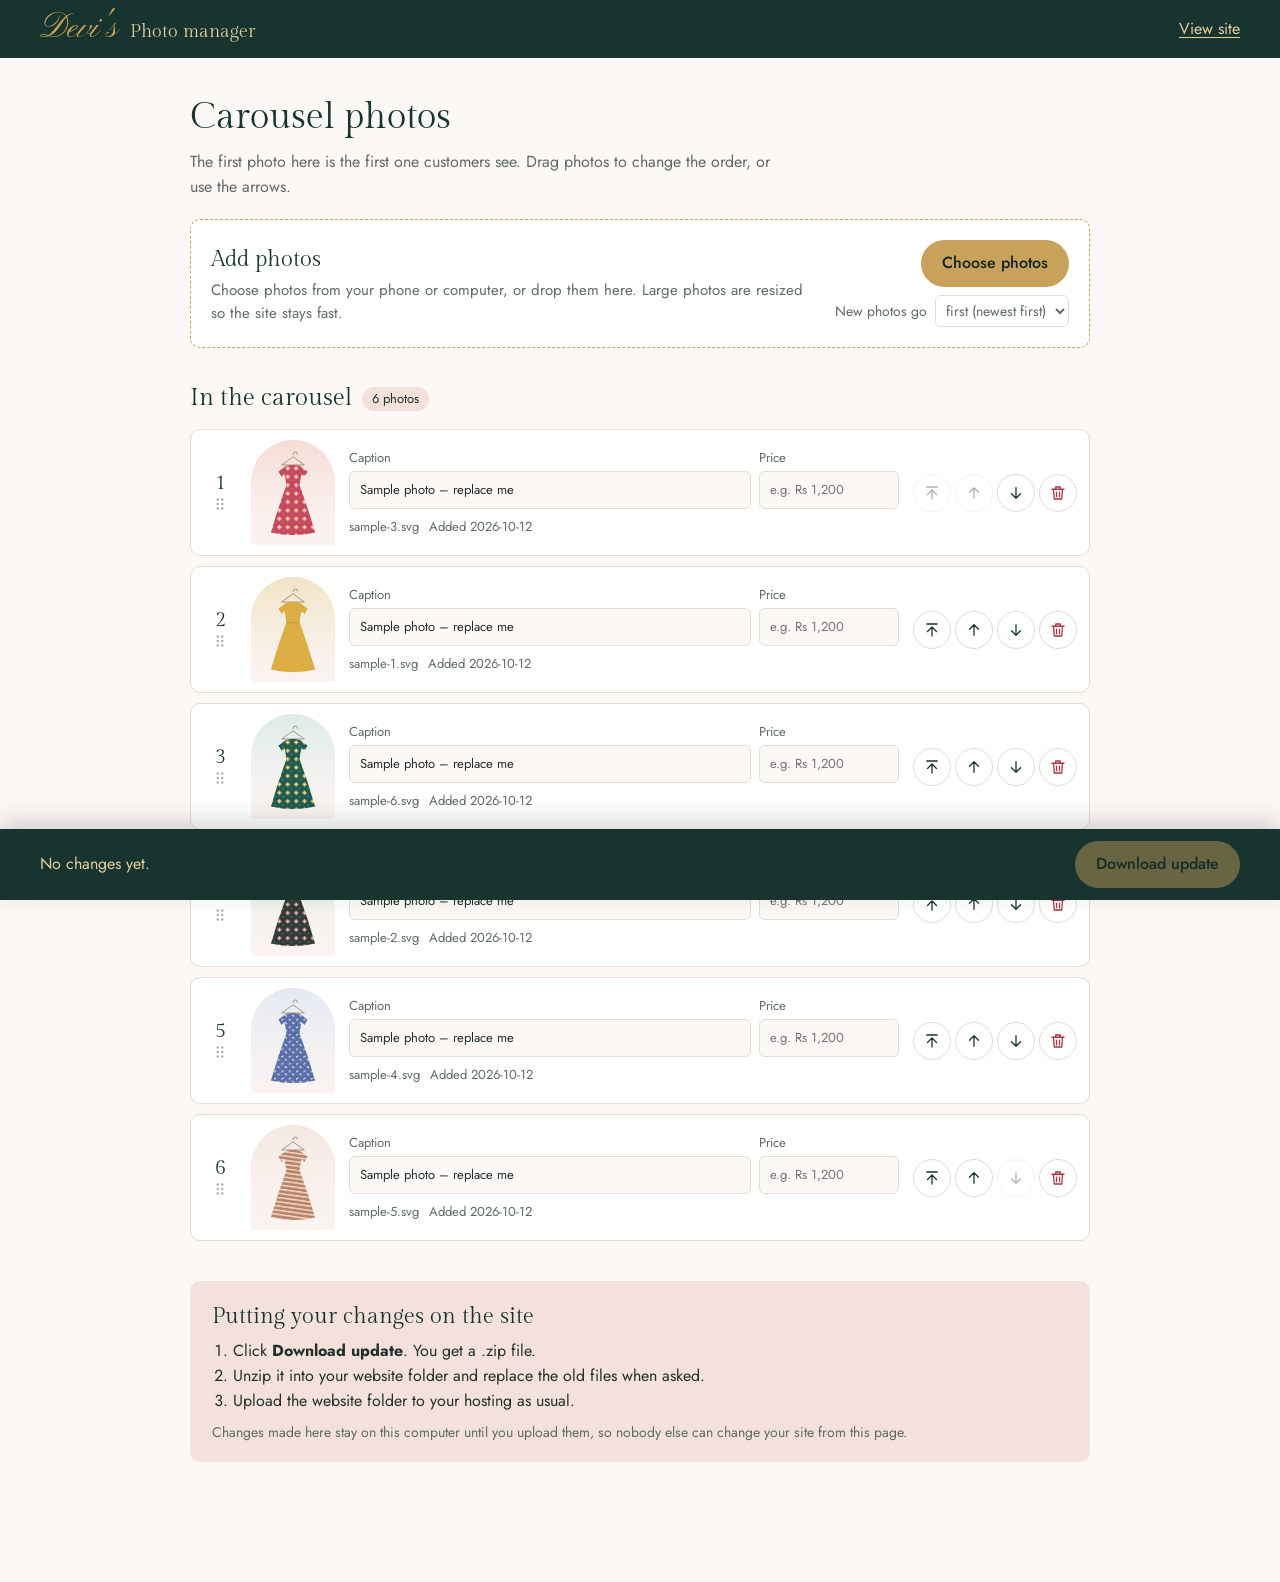
==== admin.html @ 87694302 "Move Devi's Fashion site into public/ so it is served at /devis-fashion/ Same setup as the carpool p" ====
<!doctype html>
<html lang="en">
<head>
  <meta charset="utf-8">
  <meta name="viewport" content="width=device-width, initial-scale=1">
  <meta name="robots" content="noindex, nofollow">
  <title>Photo manager | Devi's Fashion</title>
  <meta name="theme-color" content="#17342F">
  <link rel="preconnect" href="https://fonts.googleapis.com">
  <link rel="preconnect" href="https://fonts.gstatic.com" crossorigin>
  <link href="https://fonts.googleapis.com/css2?family=Gilda+Display&family=Jost:wght@400;500&family=Pinyon+Script&display=swap" rel="stylesheet">
  <link rel="stylesheet" href="assets/admin.css">
</head>
<body>
  <header class="bar">
    <div class="bar-brand">
      <span class="script">Devi's</span>
      <span class="bar-title">Photo manager</span>
    </div>
    <a class="bar-link" href="index.html" target="_blank" rel="noopener">View site</a>
  </header>

  <main class="wrap">
    <section class="intro">
      <h1>Carousel photos</h1>
      <p>The first photo here is the first one customers see. Drag photos to change the order, or use the arrows.</p>
    </section>

    <section class="add" data-drop>
      <div class="add-copy">
        <h2>Add photos</h2>
        <p>Choose photos from your phone or computer, or drop them here. Large photos are resized so the site stays fast.</p>
      </div>
      <div class="add-actions">
        <label class="btn btn-gold">
          <input type="file" accept="image/jpeg,image/png,image/webp" multiple data-file hidden>
          Choose photos
        </label>
        <label class="where">
          New photos go
          <select data-where>
            <option value="start">first (newest first)</option>
            <option value="end">last</option>
          </select>
        </label>
      </div>
      <p class="add-msg" data-add-msg role="status"></p>
    </section>

    <section aria-labelledby="list-title">
      <div class="list-head">
        <h2 id="list-title">In the carousel <span class="pill" data-total></span></h2>
      </div>
      <ol class="list" data-list></ol>
      <p class="empty" data-empty hidden>No photos in the carousel. Add some above.</p>
    </section>

    <section class="removed" data-removed-wrap hidden aria-labelledby="removed-title">
      <h2 id="removed-title">Deleted</h2>
      <p>These photos won't show on the site after you publish. You can bring them back until then.</p>
      <ul class="removed-list" data-removed></ul>
    </section>

    <section class="howto" aria-labelledby="howto-title">
      <h2 id="howto-title">Putting your changes on the site</h2>
      <ol>
        <li>Click <strong>Download update</strong>. You get a .zip file.</li>
        <li>Unzip it into your website folder and replace the old files when asked.</li>
        <li>Upload the website folder to your hosting as usual.</li>
      </ol>
      <p class="howto-note">Changes made here stay on this computer until you upload them, so nobody else can change your site from this page.</p>
    </section>
  </main>

  <div class="savebar" data-savebar>
    <p class="savebar-status" data-status>No changes yet.</p>
    <button type="button" class="btn btn-gold" data-export>Download update</button>
  </div>

  <script src="assets/jszip.min.js"></script>
  <script src="gallery.js"></script>
  <script src="assets/admin.js"></script>
</body>
</html>
---- assets/admin.css ----
:root {
  --green: #17342F;
  --green-deep: #0F2522;
  --gold: #C8A15A;
  --gold-soft: #E6CF9C;
  --blush: #F4E1DC;
  --paper: #FCF8F6;
  --ink: #22302C;
  --muted: #5E6B66;
  --line: #E7D9D3;
  --red: #A8323E;
  --display: "Gilda Display", Georgia, serif;
  --script: "Pinyon Script", cursive;
  --body: "Jost", "Segoe UI", sans-serif;
}
* { box-sizing: border-box; }
body { margin: 0; background: var(--paper); color: var(--ink); font: 400 16px/1.55 var(--body); padding-bottom: 96px; }
button, input, select { font: inherit; color: inherit; }
:focus-visible { outline: 2px solid var(--gold); outline-offset: 2px; }
h1, h2 { font-family: var(--display); font-weight: 400; color: var(--green); }

.bar { background: var(--green); color: var(--gold-soft); display: flex; justify-content: space-between; align-items: center; padding: 12px clamp(16px, 4vw, 40px); }
.bar-brand { display: flex; align-items: baseline; gap: 12px; }
.script { font-family: var(--script); color: var(--gold); font-size: 34px; line-height: 1; }
.bar-title { font-family: var(--display); font-size: 18px; }
.bar-link { color: var(--gold-soft); text-underline-offset: 3px; }

.wrap { max-width: 980px; margin: 0 auto; padding: 24px clamp(16px, 4vw, 40px); }
.intro h1 { font-size: clamp(28px, 4vw, 36px); margin: 8px 0 4px; }
.intro p { margin: 0 0 20px; color: var(--muted); max-width: 60ch; }

.add {
  border: 1.5px dashed var(--gold);
  border-radius: 10px;
  background: #fff;
  padding: 20px;
  display: grid;
  grid-template-columns: 1fr auto;
  gap: 12px 24px;
  align-items: center;
  margin-bottom: 32px;
  transition: background .15s;
}
.add.is-over { background: #FBF2E2; }
.add h2 { margin: 0 0 2px; font-size: 22px; }
.add p { margin: 0; color: var(--muted); font-size: 15px; }
.add-actions { display: flex; flex-direction: column; align-items: flex-end; gap: 8px; }
.where { font-size: 14px; color: var(--muted); }
.where select { margin-left: 4px; padding: 4px 6px; border: 1px solid var(--line); border-radius: 6px; background: #fff; }
.add-msg { grid-column: 1 / -1; min-height: 1em; }
.add-msg:empty { display: none; }
.add-msg.is-error { color: var(--red); }

.btn { display: inline-flex; align-items: center; justify-content: center; gap: 6px; border-radius: 999px; padding: 10px 20px; border: 1px solid transparent; cursor: pointer; font-weight: 500; white-space: nowrap; }
.btn-gold { background: var(--gold); color: var(--green-deep); }
.btn-gold:hover { background: #D6B272; }
.btn-gold:disabled { opacity: .45; cursor: default; }

.list-head h2 { font-size: 24px; margin: 0 0 12px; display: flex; align-items: center; gap: 10px; }
.pill { font-family: var(--body); font-size: 13px; background: var(--blush); color: var(--green); border-radius: 999px; padding: 2px 10px; }

.list { list-style: none; margin: 0; padding: 0; display: grid; gap: 10px; }
.item {
  display: grid;
  grid-template-columns: 34px 84px 1fr auto;
  gap: 14px;
  align-items: center;
  background: #fff;
  border: 1px solid var(--line);
  border-radius: 10px;
  padding: 10px 12px;
}
.item.is-dragging { opacity: .4; }
.item.drop-before { box-shadow: 0 -3px 0 var(--gold); }
.item.drop-after { box-shadow: 0 3px 0 var(--gold); }
.handle { cursor: grab; display: flex; flex-direction: column; align-items: center; gap: 2px; color: var(--muted); }
.handle-pos { font-family: var(--display); font-size: 20px; color: var(--green); line-height: 1; }
.handle svg { width: 18px; height: 18px; fill: currentColor; opacity: .55; }
.thumb { width: 84px; height: 105px; border-radius: 42px 42px 4px 4px; overflow: hidden; background: var(--blush); }
.thumb img { width: 100%; height: 100%; object-fit: cover; display: block; }
.fields { display: grid; grid-template-columns: 1fr 140px; gap: 8px; min-width: 0; }
.fields label { display: flex; flex-direction: column; font-size: 13px; color: var(--muted); min-width: 0; }
.fields input { margin-top: 3px; padding: 8px 10px; border: 1px solid var(--line); border-radius: 6px; background: var(--paper); min-width: 0; color: var(--ink); }
.fields input:focus { border-color: var(--gold); background: #fff; outline: none; }
.meta { grid-column: 1 / -1; font-size: 13px; color: var(--muted); display: flex; gap: 10px; flex-wrap: wrap; }
.tag-new { background: var(--green); color: var(--gold-soft); border-radius: 999px; padding: 0 8px; }
.actions { display: flex; gap: 4px; }
.icon-btn { width: 38px; height: 38px; border-radius: 50%; border: 1px solid var(--line); background: #fff; display: grid; place-items: center; cursor: pointer; }
.icon-btn:hover { border-color: var(--gold); }
.icon-btn:disabled { opacity: .35; cursor: default; }
.icon-btn svg { width: 18px; height: 18px; fill: none; stroke: var(--green); stroke-width: 1.7; stroke-linecap: round; stroke-linejoin: round; }
.icon-btn.danger svg { stroke: var(--red); }
.icon-btn.danger:hover { border-color: var(--red); }
.empty { color: var(--muted); }

.removed { margin-top: 36px; }
.removed h2 { font-size: 22px; margin: 0 0 4px; }
.removed > p { margin: 0 0 10px; color: var(--muted); }
.removed-list { list-style: none; padding: 0; margin: 0; display: flex; flex-wrap: wrap; gap: 10px; }
.removed-list li { display: flex; align-items: center; gap: 8px; background: #fff; border: 1px solid var(--line); border-radius: 8px; padding: 6px 10px 6px 6px; }
.removed-list img { width: 40px; height: 50px; object-fit: cover; border-radius: 4px; opacity: .6; }
.link-btn { background: none; border: 0; padding: 0; color: var(--green); text-decoration: underline; text-underline-offset: 3px; cursor: pointer; }

.howto { margin-top: 40px; background: var(--blush); border-radius: 10px; padding: 18px 22px; }
.howto h2 { font-size: 22px; margin: 0 0 6px; }
.howto ol { margin: 0 0 8px; padding-left: 1.3em; }
.howto-note { margin: 0; font-size: 14px; color: var(--muted); }

.savebar {
  position: fixed; left: 0; right: 0; bottom: 0; z-index: 10;
  background: var(--green); color: var(--gold-soft);
  display: flex; justify-content: space-between; align-items: center; gap: 12px;
  padding: 12px clamp(16px, 4vw, 40px);
  box-shadow: 0 -8px 24px rgba(15,37,34,.18);
}
.savebar-status { margin: 0; }
.savebar.is-dirty .savebar-status::before { content: ""; display: inline-block; width: 8px; height: 8px; border-radius: 50%; background: var(--gold); margin-right: 8px; vertical-align: middle; }

@media (max-width: 680px) {
  .add { grid-template-columns: 1fr; }
  .add-actions { align-items: stretch; }
  .item { grid-template-columns: 26px 64px 1fr; grid-template-areas: "h t f" "a a a"; }
  .handle { grid-area: h; }
  .thumb { grid-area: t; width: 64px; height: 80px; }
  .fields { grid-area: f; grid-template-columns: 1fr; }
  .actions { grid-area: a; justify-content: flex-end; border-top: 1px solid var(--line); padding-top: 8px; }
}
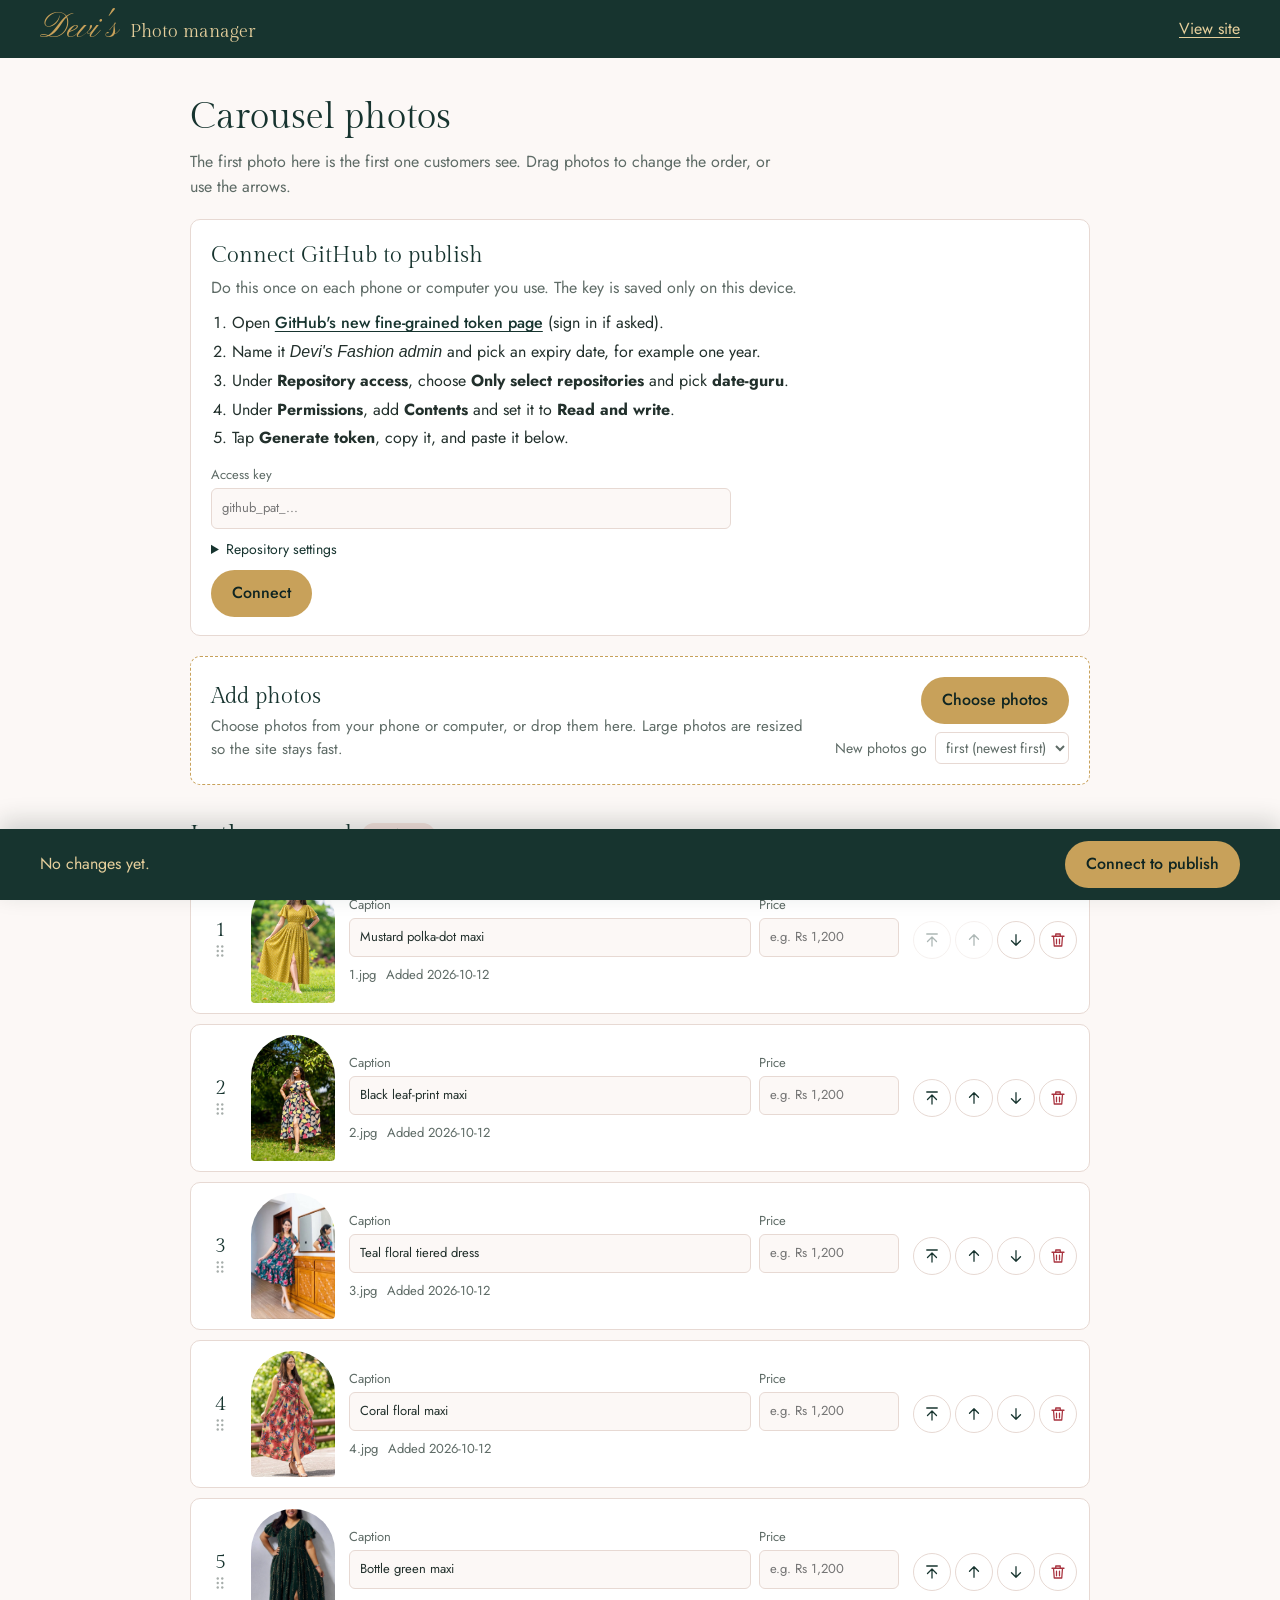
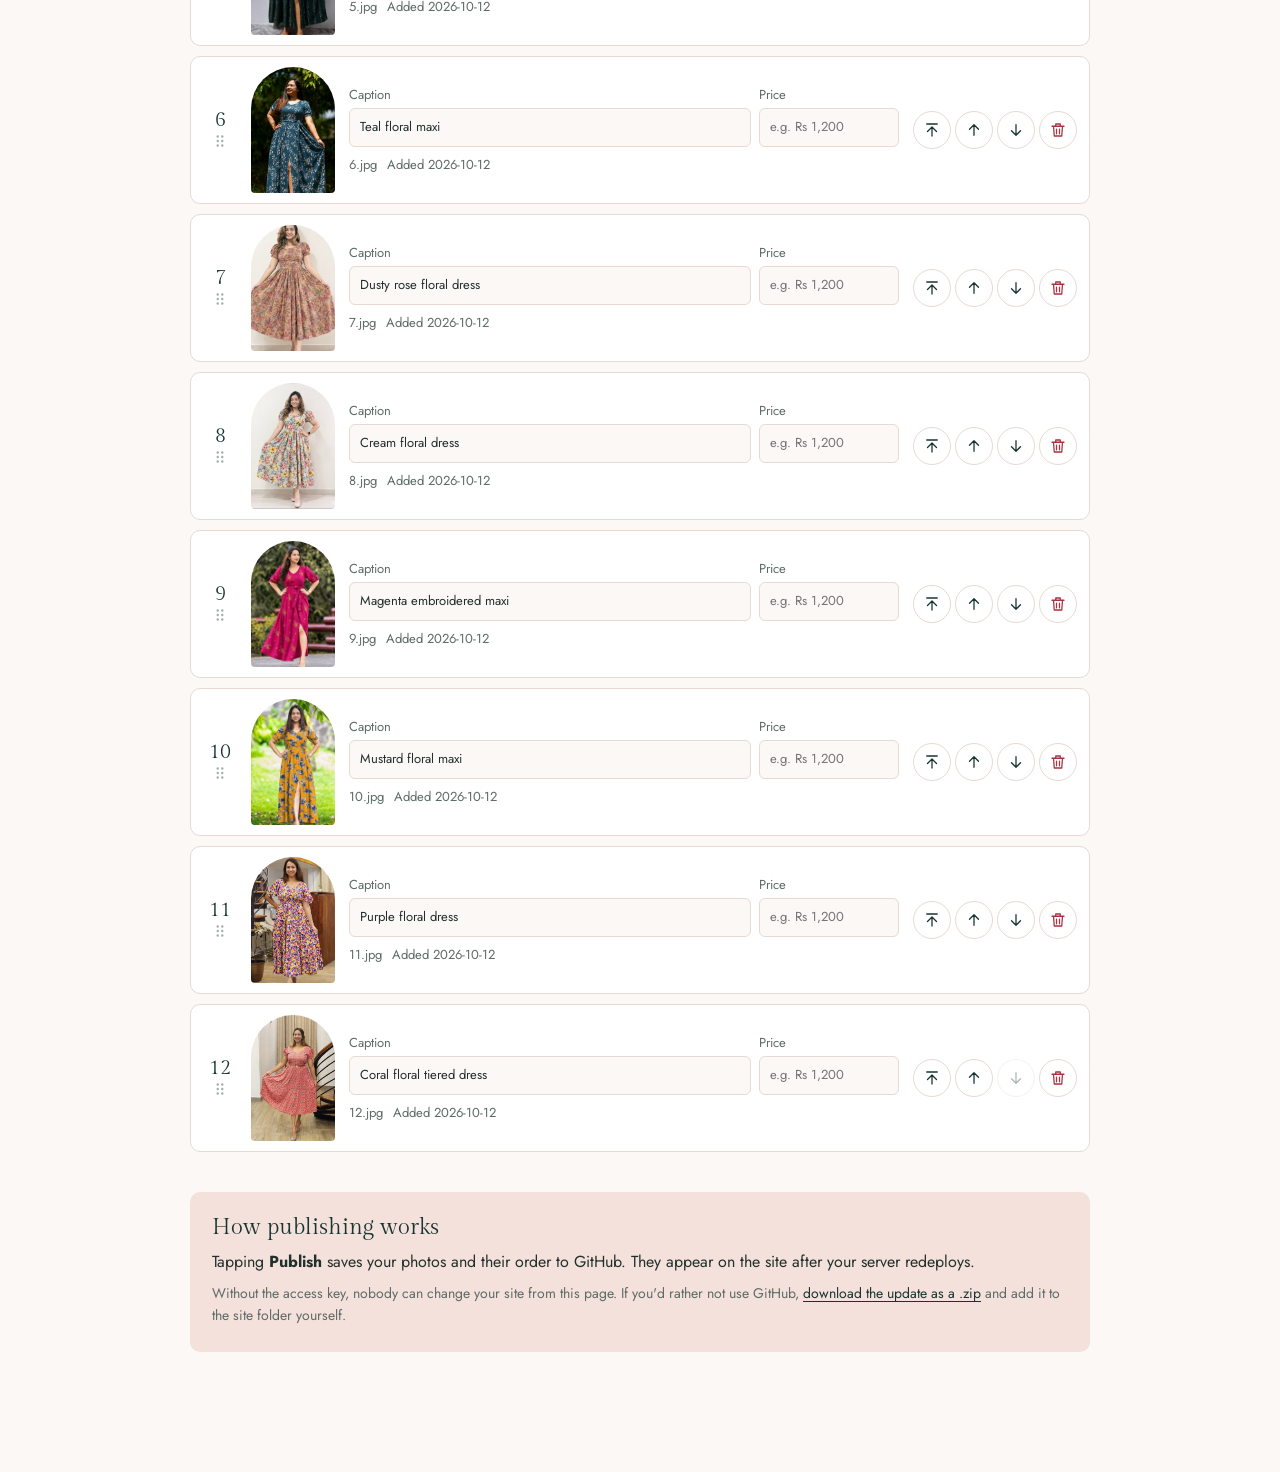
==== commit c9ddd3ef: "Devi's Fashion: use real photos and publish from the admin page - Gallery now uses the 12 uploaded d" ====
--- a/admin.html
+++ b/admin.html
@@ -24,6 +24,39 @@
     <section class="intro">
       <h1>Carousel photos</h1>
       <p>The first photo here is the first one customers see. Drag photos to change the order, or use the arrows.</p>
+    </section>
+
+    <section class="gh" data-gh aria-labelledby="gh-title">
+      <div class="gh-state" data-gh-connected hidden>
+        <p><span class="dot" aria-hidden="true"></span>Publishing to <strong data-gh-repo></strong>. <span data-gh-loaded></span></p>
+        <button type="button" class="link-btn" data-gh-disconnect>Disconnect</button>
+      </div>
+      <div data-gh-setup>
+        <h2 id="gh-title">Connect GitHub to publish</h2>
+        <p>Do this once on each phone or computer you use. The key is saved only on this device.</p>
+        <ol class="gh-steps">
+          <li>Open <a href="https://github.com/settings/personal-access-tokens/new" target="_blank" rel="noopener">GitHub's new fine-grained token page</a> (sign in if asked).</li>
+          <li>Name it <em>Devi's Fashion admin</em> and pick an expiry date, for example one year.</li>
+          <li>Under <strong>Repository access</strong>, choose <strong>Only select repositories</strong> and pick <strong>date-guru</strong>.</li>
+          <li>Under <strong>Permissions</strong>, add <strong>Contents</strong> and set it to <strong>Read and write</strong>.</li>
+          <li>Tap <strong>Generate token</strong>, copy it, and paste it below.</li>
+        </ol>
+        <form class="gh-form" data-gh-form>
+          <label>Access key
+            <input type="password" data-gh-token autocomplete="off" spellcheck="false" placeholder="github_pat_..." required>
+          </label>
+          <details>
+            <summary>Repository settings</summary>
+            <div class="gh-adv">
+              <label>Repository<input type="text" data-gh-repo-input value="kisshan2202/date-guru" spellcheck="false"></label>
+              <label>Branch<input type="text" data-gh-branch value="main" spellcheck="false"></label>
+              <label>Site folder<input type="text" data-gh-folder value="public/devis-fashion" spellcheck="false"></label>
+            </div>
+          </details>
+          <button type="submit" class="btn btn-gold">Connect</button>
+          <p class="gh-msg" data-gh-msg role="status"></p>
+        </form>
+      </div>
     </section>
 
     <section class="add" data-drop>
@@ -62,19 +95,15 @@
     </section>
 
     <section class="howto" aria-labelledby="howto-title">
-      <h2 id="howto-title">Putting your changes on the site</h2>
-      <ol>
-        <li>Click <strong>Download update</strong>. You get a .zip file.</li>
-        <li>Unzip it into your website folder and replace the old files when asked.</li>
-        <li>Upload the website folder to your hosting as usual.</li>
-      </ol>
-      <p class="howto-note">Changes made here stay on this computer until you upload them, so nobody else can change your site from this page.</p>
+      <h2 id="howto-title">How publishing works</h2>
+      <p>Tapping <strong>Publish</strong> saves your photos and their order to GitHub. They appear on the site after your server redeploys.</p>
+      <p class="howto-note">Without the access key, nobody can change your site from this page. If you'd rather not use GitHub, <button type="button" class="link-btn" data-export>download the update as a .zip</button> and add it to the site folder yourself.</p>
     </section>
   </main>
 
   <div class="savebar" data-savebar>
     <p class="savebar-status" data-status>No changes yet.</p>
-    <button type="button" class="btn btn-gold" data-export>Download update</button>
+    <button type="button" class="btn btn-gold" data-publish>Publish</button>
   </div>
 
   <script src="assets/jszip.min.js"></script>
--- a/assets/admin.css
+++ b/assets/admin.css
@@ -14,6 +14,7 @@
   --body: "Jost", "Segoe UI", sans-serif;
 }
 * { box-sizing: border-box; }
+[hidden] { display: none !important; }
 body { margin: 0; background: var(--paper); color: var(--ink); font: 400 16px/1.55 var(--body); padding-bottom: 96px; }
 button, input, select { font: inherit; color: inherit; }
 :focus-visible { outline: 2px solid var(--gold); outline-offset: 2px; }
@@ -76,7 +77,7 @@
 .handle { cursor: grab; display: flex; flex-direction: column; align-items: center; gap: 2px; color: var(--muted); }
 .handle-pos { font-family: var(--display); font-size: 20px; color: var(--green); line-height: 1; }
 .handle svg { width: 18px; height: 18px; fill: currentColor; opacity: .55; }
-.thumb { width: 84px; height: 105px; border-radius: 42px 42px 4px 4px; overflow: hidden; background: var(--blush); }
+.thumb { width: 84px; height: 126px; border-radius: 42px 42px 4px 4px; overflow: hidden; background: var(--blush); }
 .thumb img { width: 100%; height: 100%; object-fit: cover; display: block; }
 .fields { display: grid; grid-template-columns: 1fr 140px; gap: 8px; min-width: 0; }
 .fields label { display: flex; flex-direction: column; font-size: 13px; color: var(--muted); min-width: 0; }
@@ -121,7 +122,31 @@
   .add-actions { align-items: stretch; }
   .item { grid-template-columns: 26px 64px 1fr; grid-template-areas: "h t f" "a a a"; }
   .handle { grid-area: h; }
-  .thumb { grid-area: t; width: 64px; height: 80px; }
+  .thumb { grid-area: t; width: 64px; height: 96px; }
   .fields { grid-area: f; grid-template-columns: 1fr; }
   .actions { grid-area: a; justify-content: flex-end; border-top: 1px solid var(--line); padding-top: 8px; }
 }
+
+/* ---------- GitHub publishing ---------- */
+.gh { background: #fff; border: 1px solid var(--line); border-radius: 10px; padding: 18px 20px; margin-bottom: 20px; }
+.gh h2 { font-size: 22px; margin: 0 0 4px; }
+.gh > div > p { margin: 0 0 10px; color: var(--muted); }
+.gh-state { display: flex; justify-content: space-between; align-items: center; gap: 12px; flex-wrap: wrap; }
+.gh-state p { margin: 0; color: var(--ink); }
+.gh-state [data-gh-loaded] { color: var(--muted); }
+.gh .dot { display: inline-block; width: 8px; height: 8px; border-radius: 50%; background: #3A8A5C; margin-right: 8px; vertical-align: middle; }
+.gh-steps { margin: 0 0 14px; padding-left: 1.3em; }
+.gh-steps li { margin-bottom: 4px; }
+.gh-steps a { color: var(--green); font-weight: 500; text-underline-offset: 3px; }
+.gh-form { display: grid; gap: 10px; max-width: 520px; }
+.gh-form label { display: flex; flex-direction: column; font-size: 13px; color: var(--muted); }
+.gh-form input { margin-top: 3px; padding: 9px 10px; border: 1px solid var(--line); border-radius: 6px; background: var(--paper); color: var(--ink); }
+.gh-form input:focus { border-color: var(--gold); background: #fff; outline: none; }
+.gh-form summary { cursor: pointer; font-size: 14px; color: var(--green); }
+.gh-adv { display: grid; gap: 8px; margin-top: 8px; }
+.gh-form .btn { justify-self: start; }
+.gh-msg { margin: 0; min-height: 1em; font-size: 14px; }
+.gh-msg:empty { display: none; }
+.is-error { color: var(--red); }
+.howto p { margin: 0 0 8px; }
+.howto .link-btn { font: inherit; }
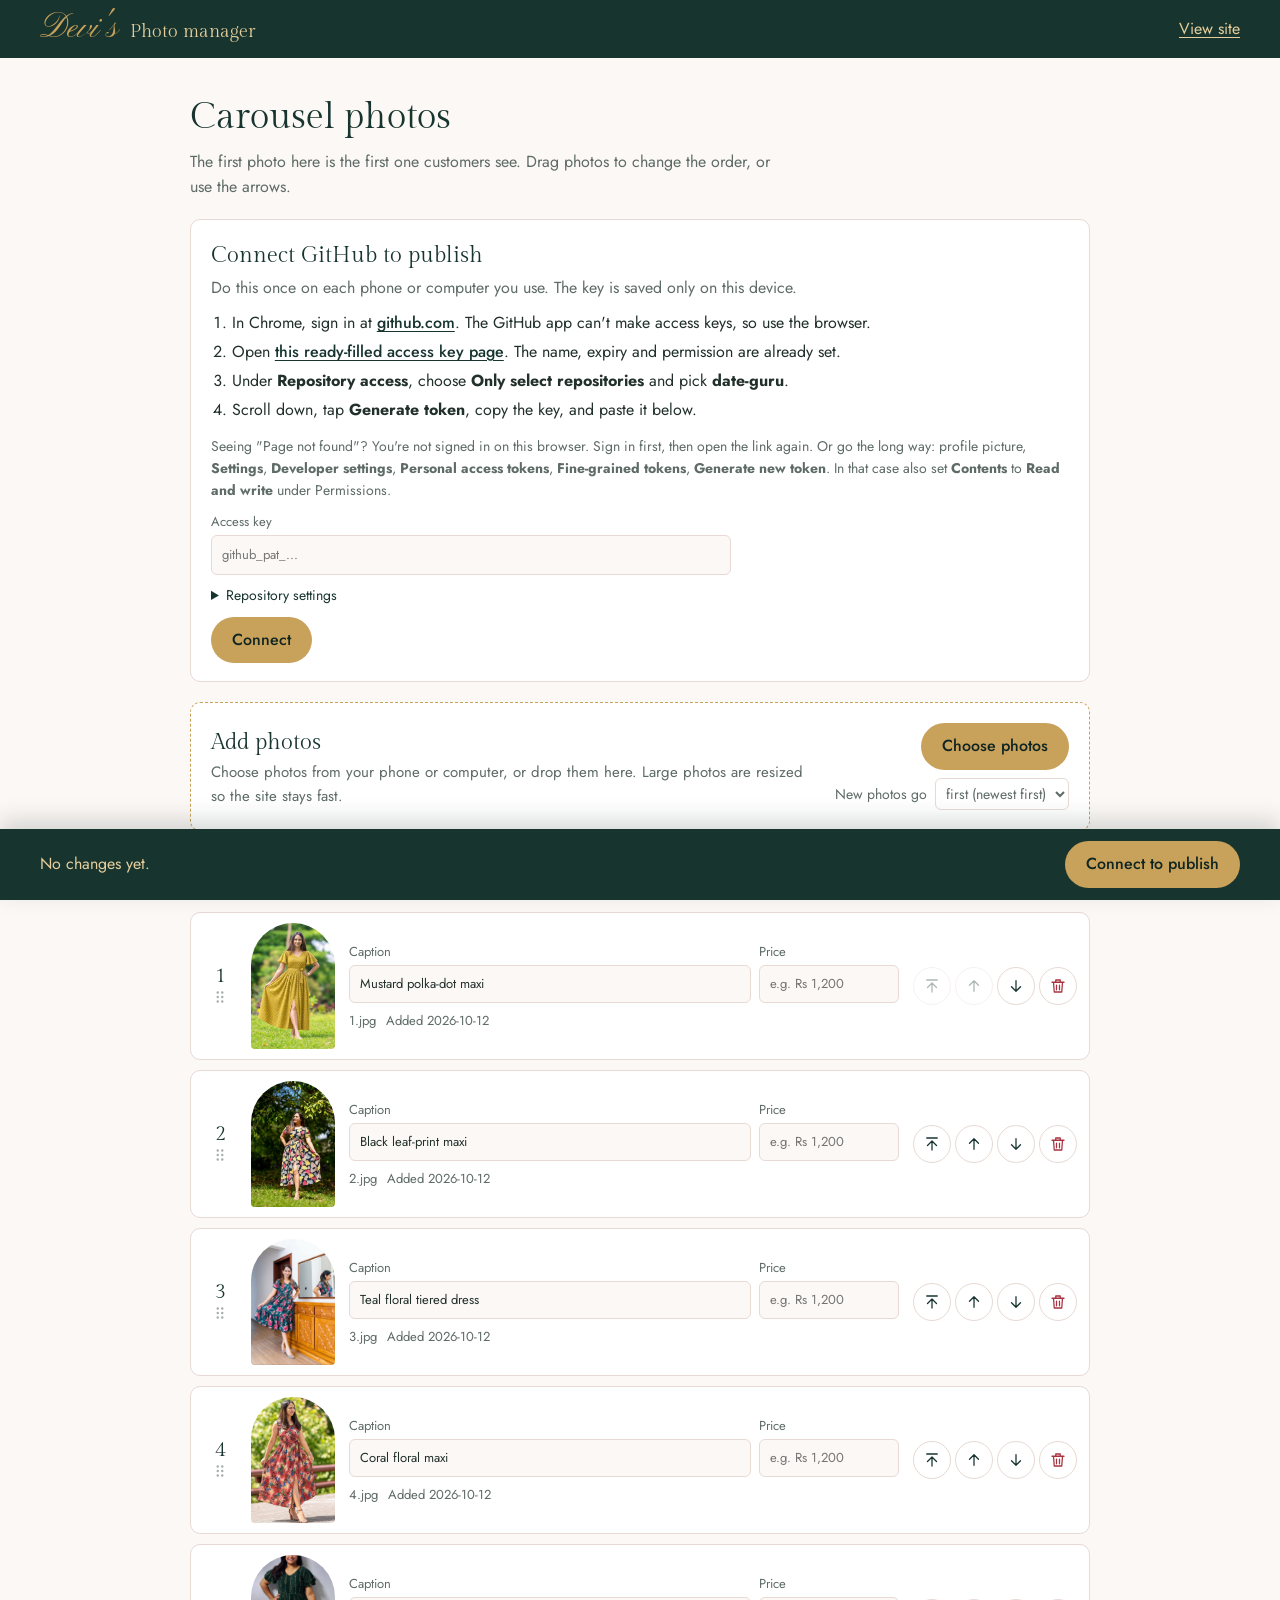
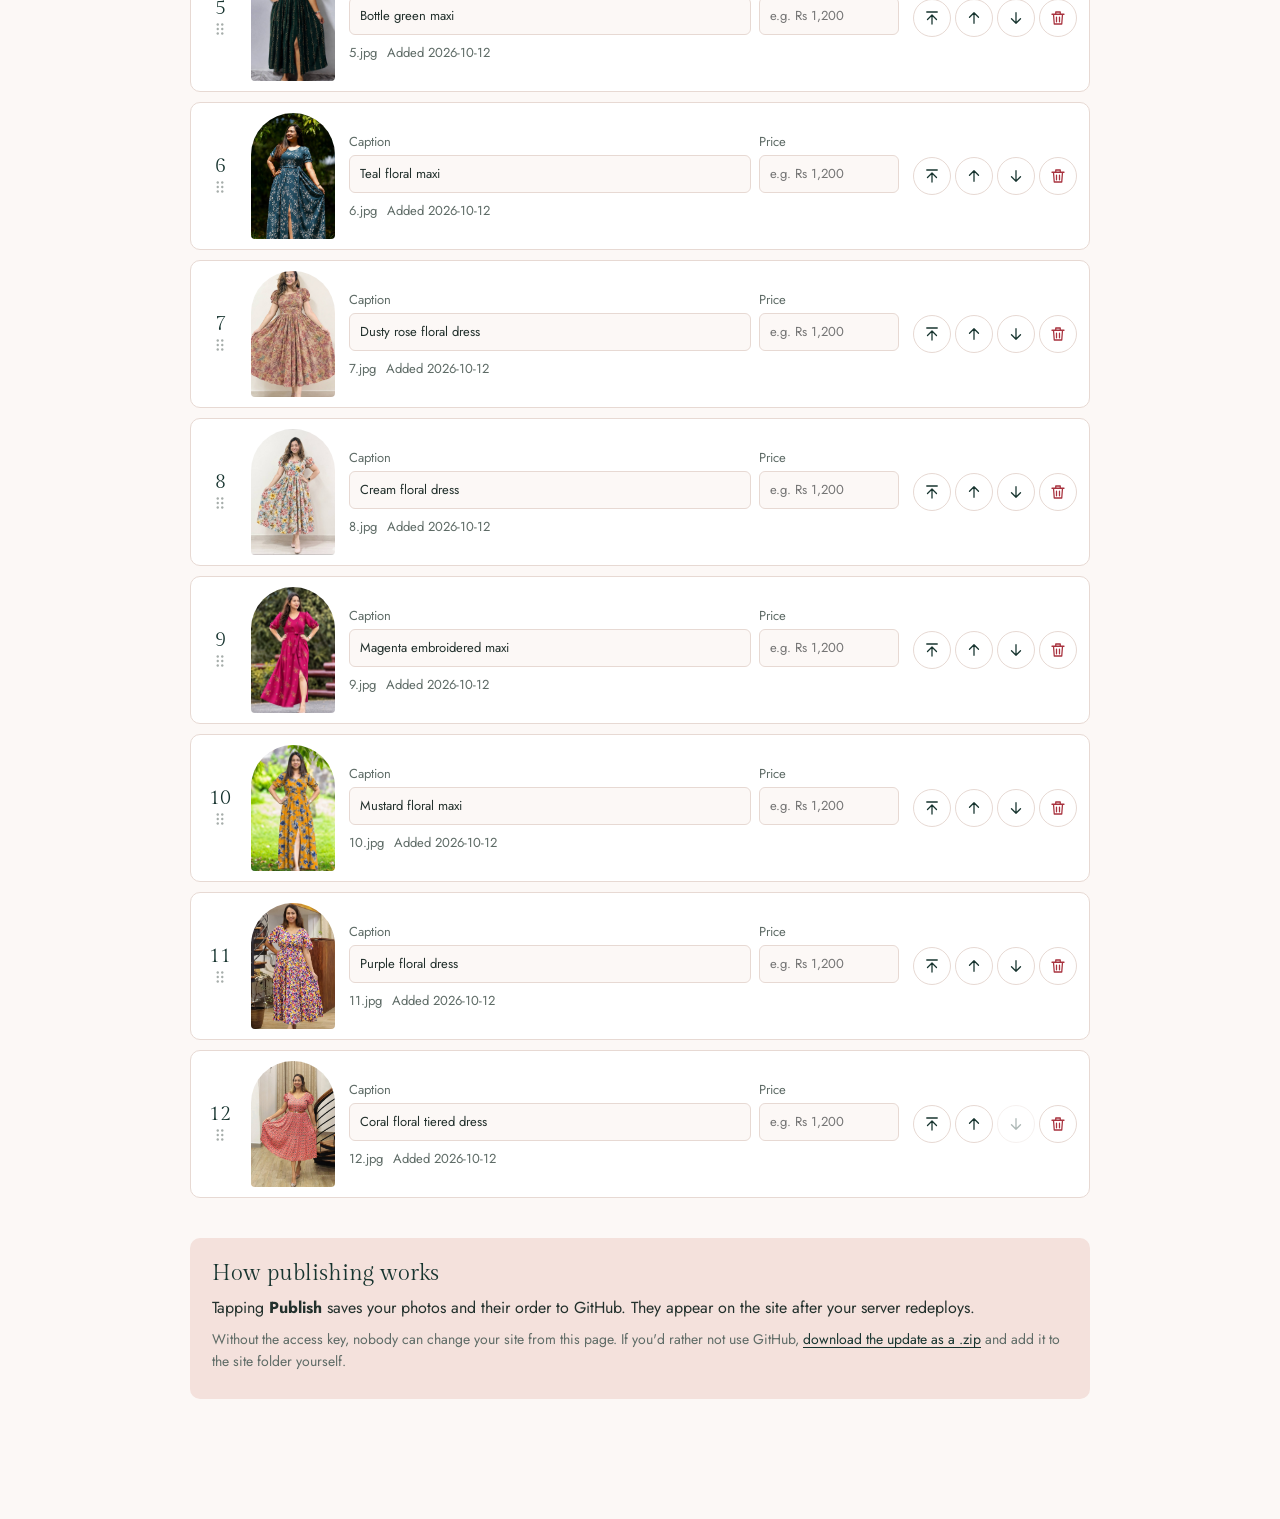
==== commit 4332b4dd: "Devi's Fashion admin: pre-filled GitHub token link and sign-in help Co-Authored-By: Claude Opus 5.5 " ====
--- a/admin.html
+++ b/admin.html
@@ -35,12 +35,12 @@
         <h2 id="gh-title">Connect GitHub to publish</h2>
         <p>Do this once on each phone or computer you use. The key is saved only on this device.</p>
         <ol class="gh-steps">
-          <li>Open <a href="https://github.com/settings/personal-access-tokens/new" target="_blank" rel="noopener">GitHub's new fine-grained token page</a> (sign in if asked).</li>
-          <li>Name it <em>Devi's Fashion admin</em> and pick an expiry date, for example one year.</li>
+          <li>In Chrome, sign in at <a href="https://github.com/login" target="_blank" rel="noopener">github.com</a>. The GitHub app can't make access keys, so use the browser.</li>
+          <li>Open <a href="https://github.com/settings/personal-access-tokens/new?name=Devi%27s+Fashion+admin&amp;description=Publish+photos+from+the+Devi%27s+Fashion+admin+page&amp;target_name=kisshan2202&amp;expires_in=366&amp;contents=write" target="_blank" rel="noopener">this ready-filled access key page</a>. The name, expiry and permission are already set.</li>
           <li>Under <strong>Repository access</strong>, choose <strong>Only select repositories</strong> and pick <strong>date-guru</strong>.</li>
-          <li>Under <strong>Permissions</strong>, add <strong>Contents</strong> and set it to <strong>Read and write</strong>.</li>
-          <li>Tap <strong>Generate token</strong>, copy it, and paste it below.</li>
+          <li>Scroll down, tap <strong>Generate token</strong>, copy the key, and paste it below.</li>
         </ol>
+        <p class="gh-help">Seeing "Page not found"? You're not signed in on this browser. Sign in first, then open the link again. Or go the long way: profile picture, <strong>Settings</strong>, <strong>Developer settings</strong>, <strong>Personal access tokens</strong>, <strong>Fine-grained tokens</strong>, <strong>Generate new token</strong>. In that case also set <strong>Contents</strong> to <strong>Read and write</strong> under Permissions.</p>
         <form class="gh-form" data-gh-form>
           <label>Access key
             <input type="password" data-gh-token autocomplete="off" spellcheck="false" placeholder="github_pat_..." required>
--- a/assets/admin.css
+++ b/assets/admin.css
@@ -150,3 +150,4 @@
 .is-error { color: var(--red); }
 .howto p { margin: 0 0 8px; }
 .howto .link-btn { font: inherit; }
+.gh-help { margin: 0 0 14px; font-size: 14px; color: var(--muted); }
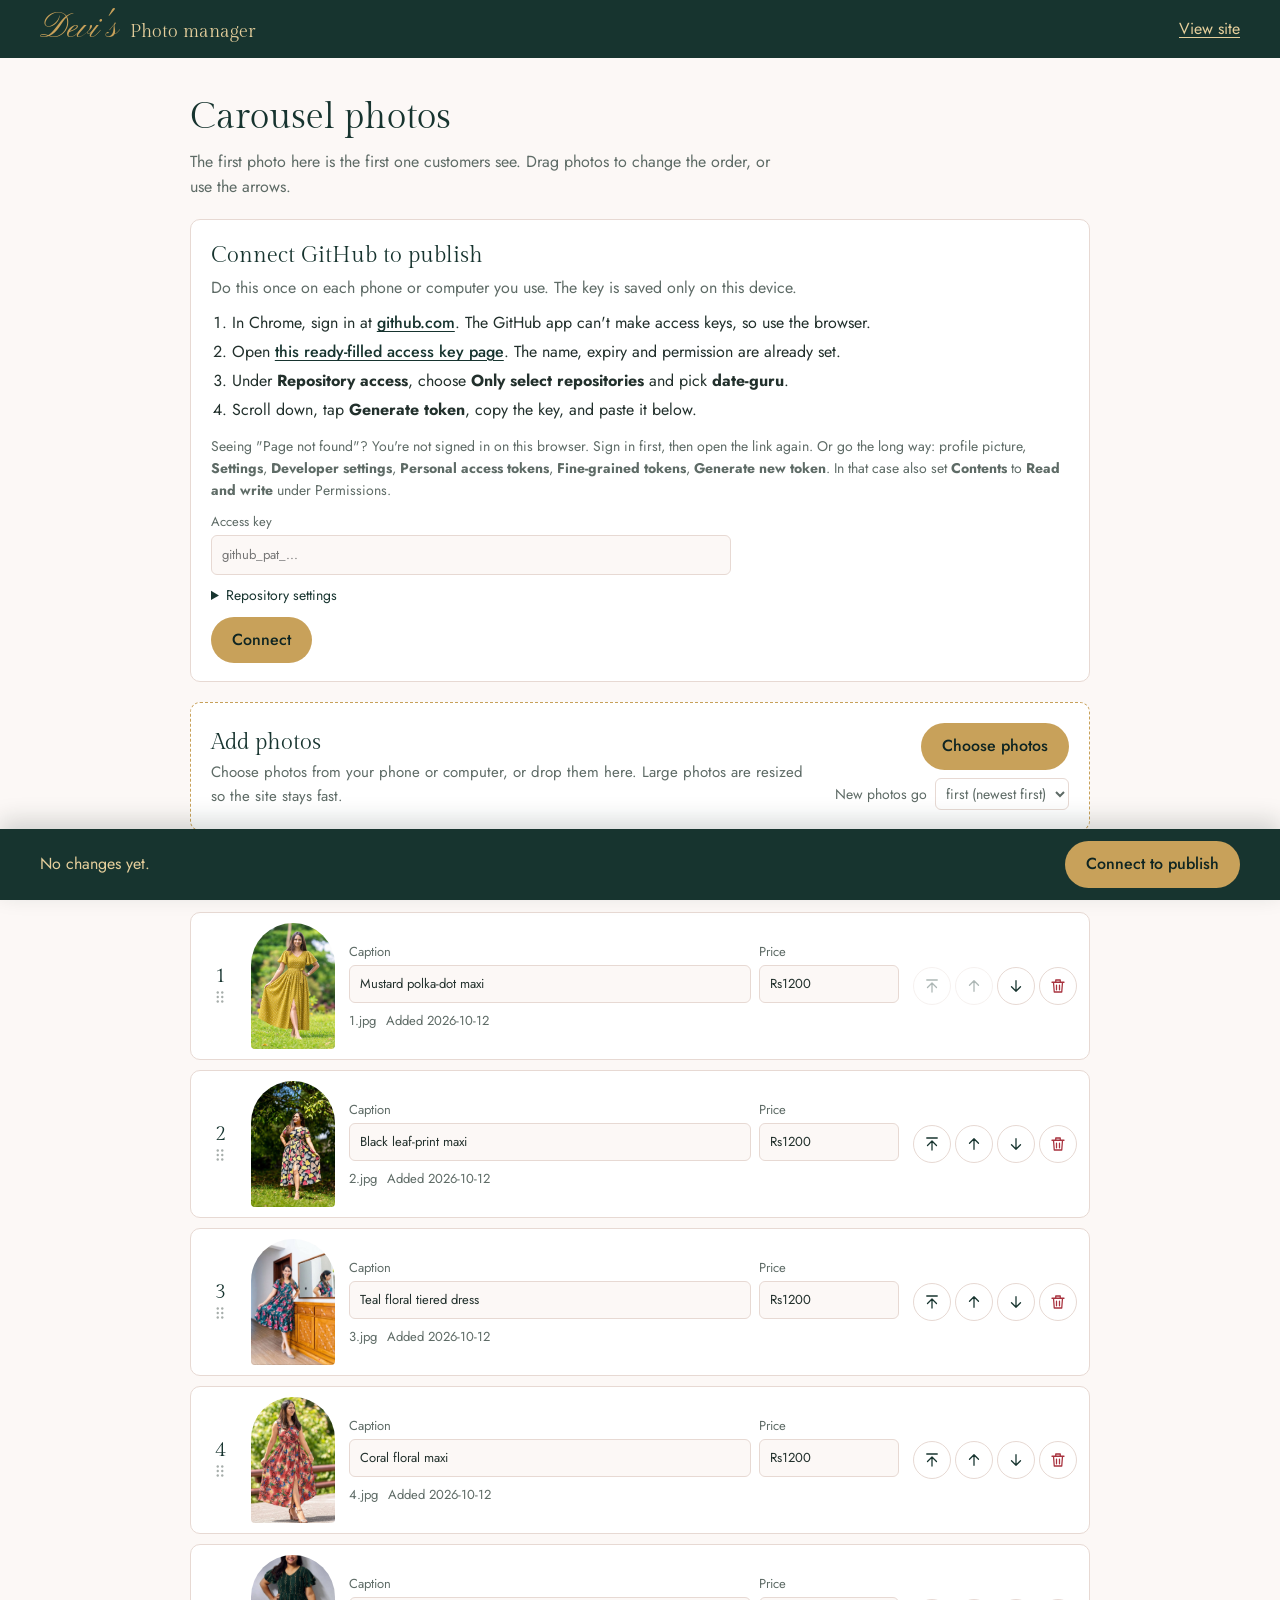
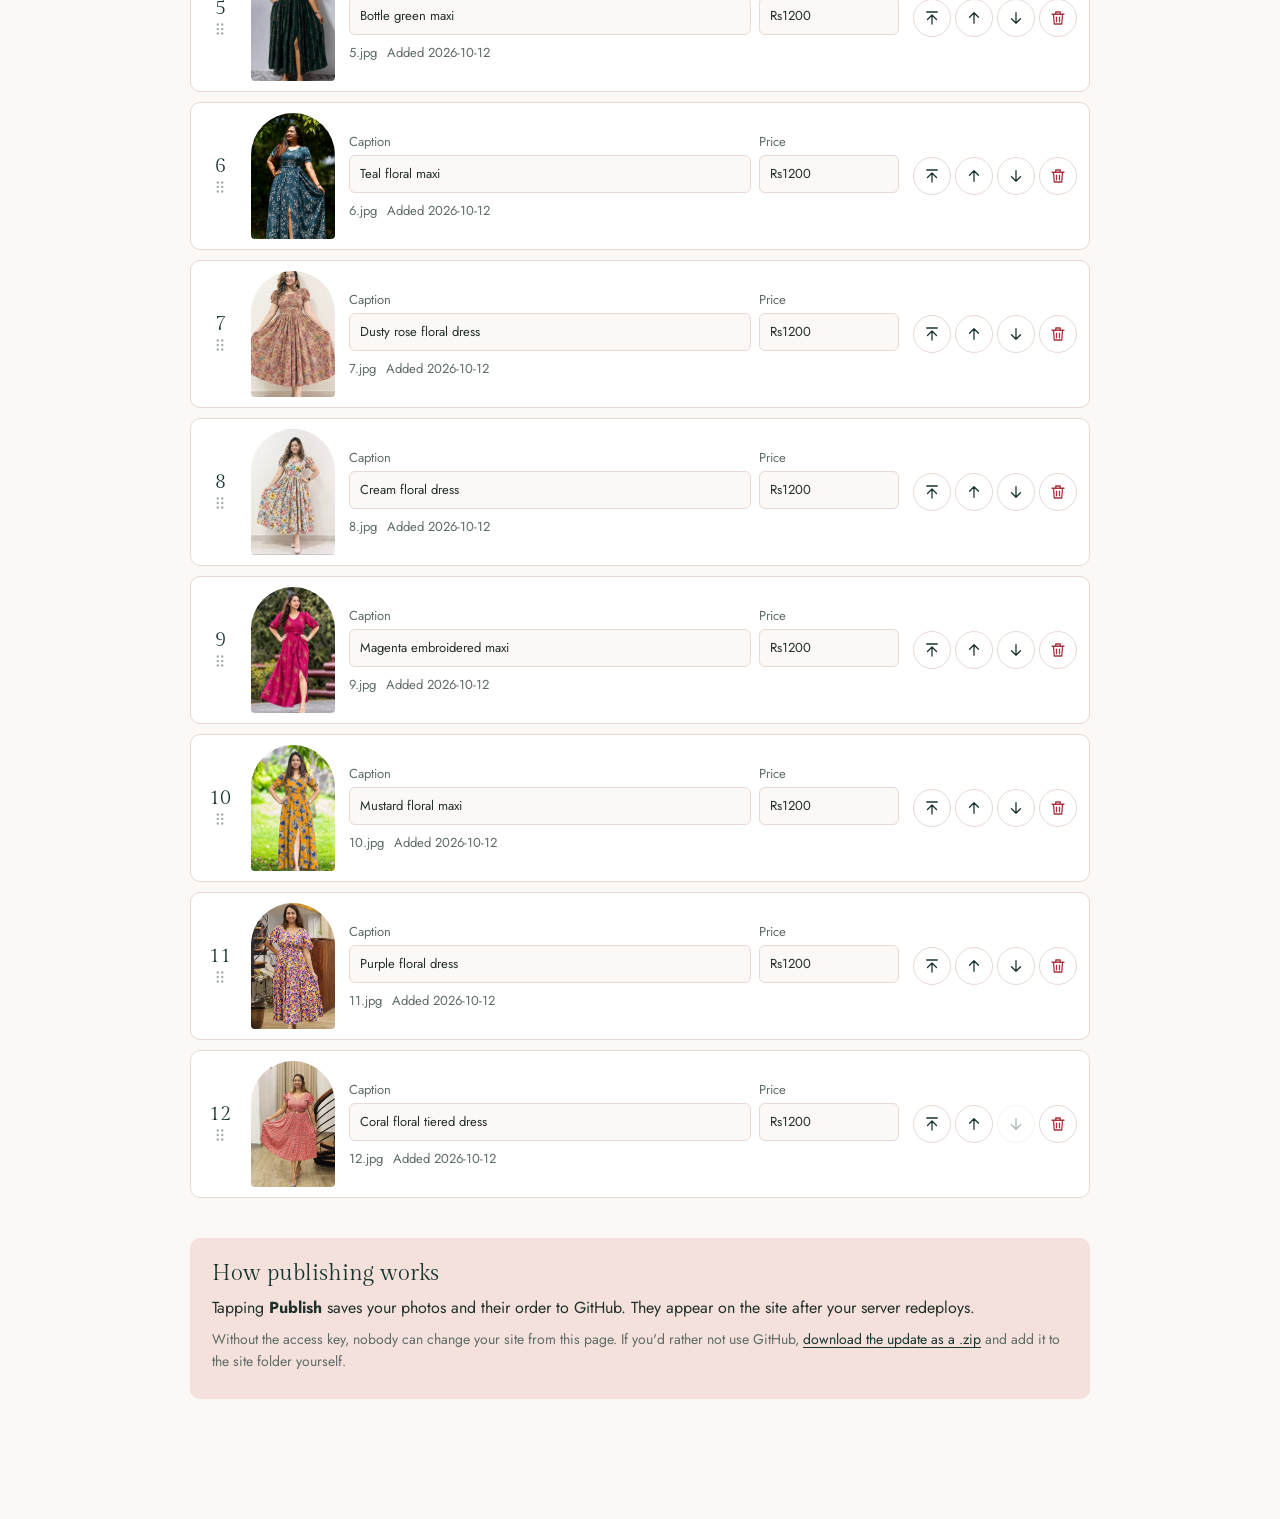
==== commit 9ea80f74: "Devi's Fashion: add site icon for browser tabs and home screen Gold dress in an arch on bottle green" ====
--- a/admin.html
+++ b/admin.html
@@ -6,6 +6,11 @@
   <meta name="robots" content="noindex, nofollow">
   <title>Photo manager | Devi's Fashion</title>
   <meta name="theme-color" content="#17342F">
+  <link rel="icon" href="icons/favicon.svg" type="image/svg+xml">
+  <link rel="icon" href="icons/favicon-32.png" sizes="32x32" type="image/png">
+  <link rel="apple-touch-icon" href="icons/apple-touch-icon.png">
+  <link rel="manifest" href="manifest.webmanifest">
+  <meta name="apple-mobile-web-app-title" content="Devi's Fashion">
   <link rel="preconnect" href="https://fonts.googleapis.com">
   <link rel="preconnect" href="https://fonts.gstatic.com" crossorigin>
   <link href="https://fonts.googleapis.com/css2?family=Gilda+Display&family=Jost:wght@400;500&family=Pinyon+Script&display=swap" rel="stylesheet">
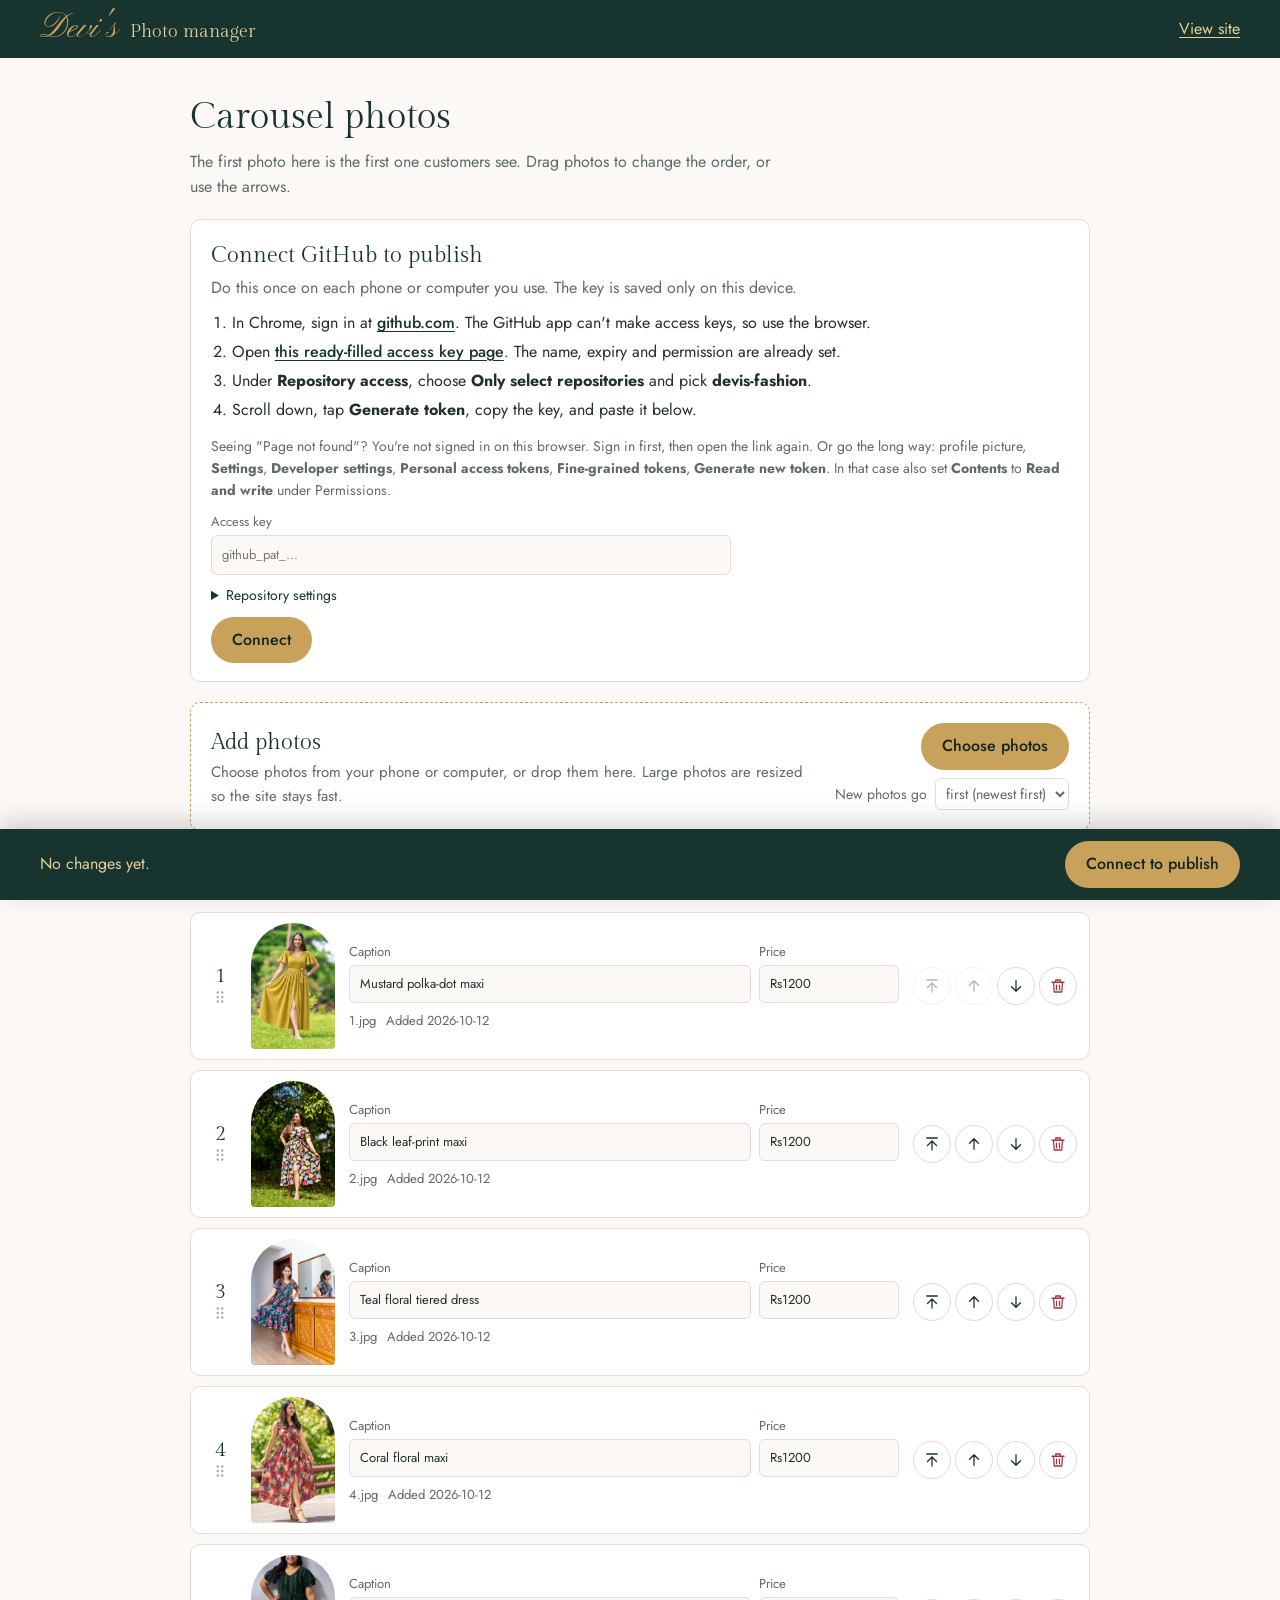
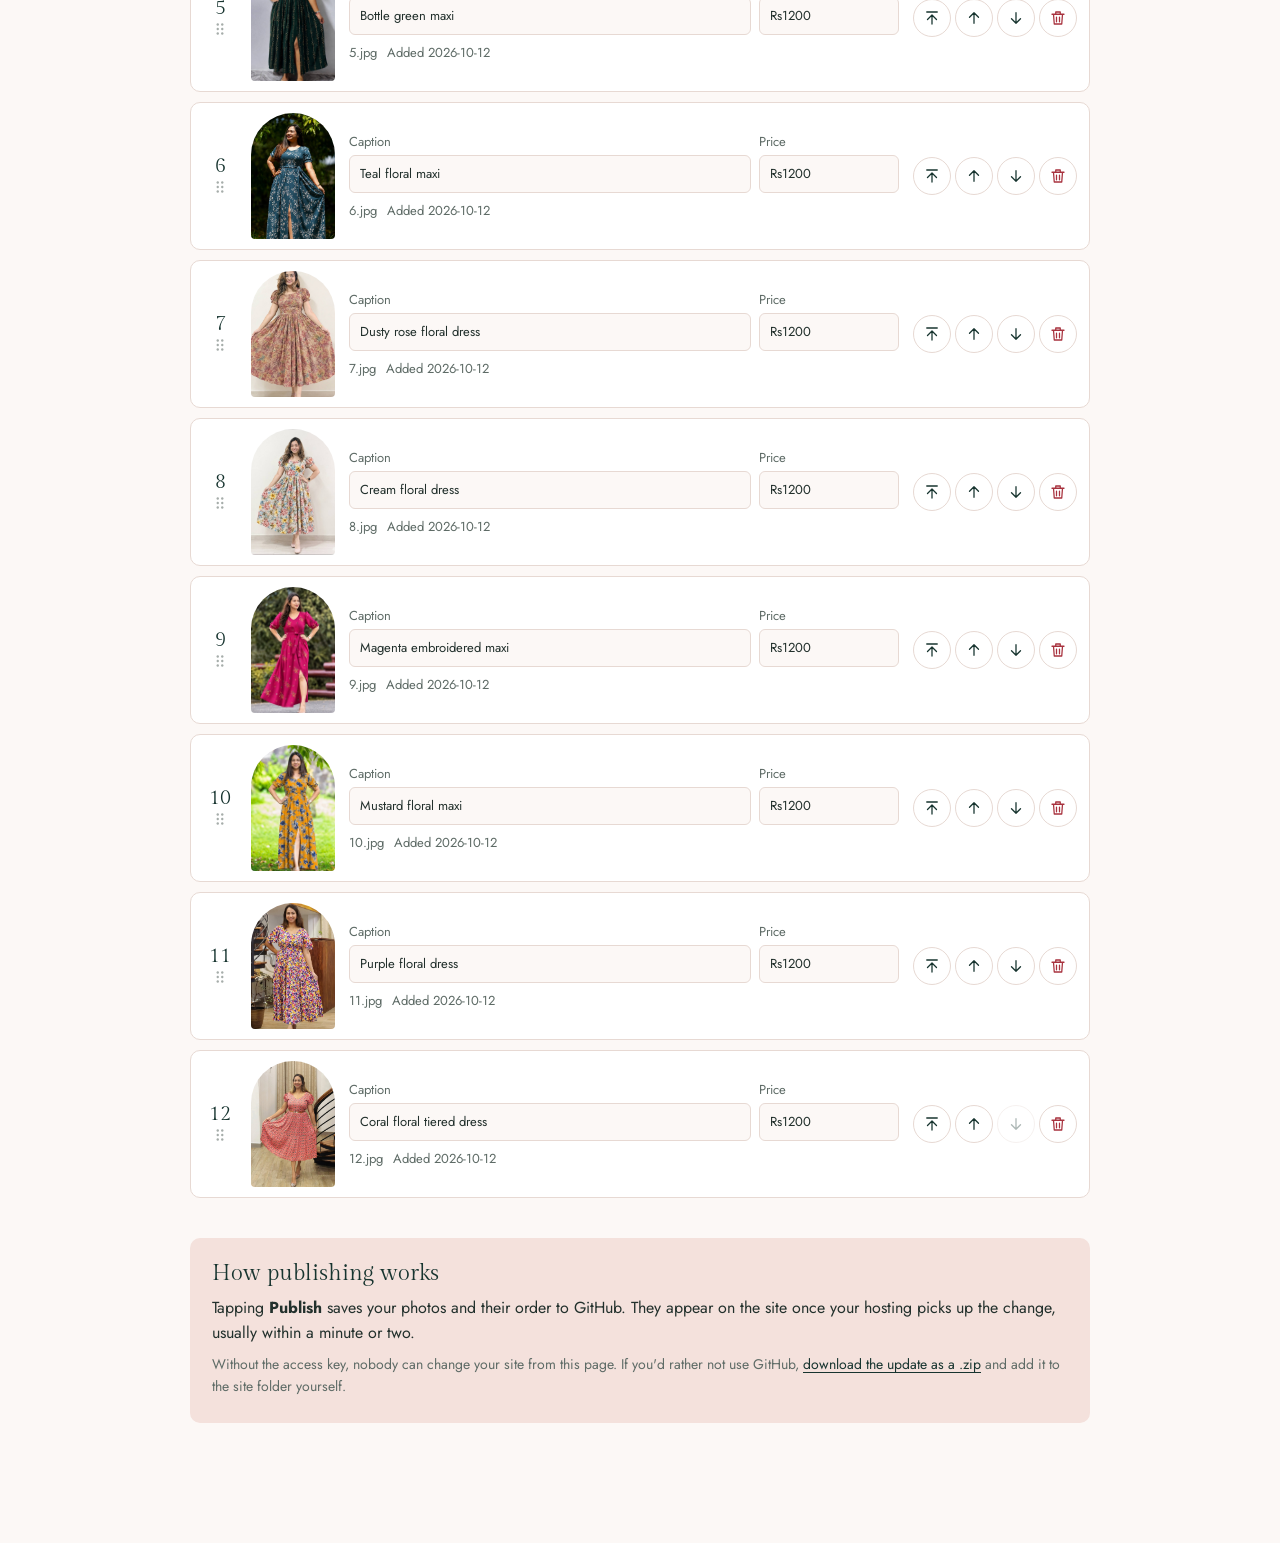
==== commit fea4c864: "Make Devi's Fashion a standalone repository - Admin page publishes to kisshan2202/devis-fashion at t" ====
--- a/admin.html
+++ b/admin.html
@@ -42,7 +42,7 @@
         <ol class="gh-steps">
           <li>In Chrome, sign in at <a href="https://github.com/login" target="_blank" rel="noopener">github.com</a>. The GitHub app can't make access keys, so use the browser.</li>
           <li>Open <a href="https://github.com/settings/personal-access-tokens/new?name=Devi%27s+Fashion+admin&amp;description=Publish+photos+from+the+Devi%27s+Fashion+admin+page&amp;target_name=kisshan2202&amp;expires_in=366&amp;contents=write" target="_blank" rel="noopener">this ready-filled access key page</a>. The name, expiry and permission are already set.</li>
-          <li>Under <strong>Repository access</strong>, choose <strong>Only select repositories</strong> and pick <strong>date-guru</strong>.</li>
+          <li>Under <strong>Repository access</strong>, choose <strong>Only select repositories</strong> and pick <strong>devis-fashion</strong>.</li>
           <li>Scroll down, tap <strong>Generate token</strong>, copy the key, and paste it below.</li>
         </ol>
         <p class="gh-help">Seeing "Page not found"? You're not signed in on this browser. Sign in first, then open the link again. Or go the long way: profile picture, <strong>Settings</strong>, <strong>Developer settings</strong>, <strong>Personal access tokens</strong>, <strong>Fine-grained tokens</strong>, <strong>Generate new token</strong>. In that case also set <strong>Contents</strong> to <strong>Read and write</strong> under Permissions.</p>
@@ -53,9 +53,9 @@
           <details>
             <summary>Repository settings</summary>
             <div class="gh-adv">
-              <label>Repository<input type="text" data-gh-repo-input value="kisshan2202/date-guru" spellcheck="false"></label>
+              <label>Repository<input type="text" data-gh-repo-input value="kisshan2202/devis-fashion" spellcheck="false"></label>
               <label>Branch<input type="text" data-gh-branch value="main" spellcheck="false"></label>
-              <label>Site folder<input type="text" data-gh-folder value="public/devis-fashion" spellcheck="false"></label>
+              <label>Site folder<input type="text" data-gh-folder value="" placeholder="(top of the repository)" spellcheck="false"></label>
             </div>
           </details>
           <button type="submit" class="btn btn-gold">Connect</button>
@@ -101,7 +101,7 @@
 
     <section class="howto" aria-labelledby="howto-title">
       <h2 id="howto-title">How publishing works</h2>
-      <p>Tapping <strong>Publish</strong> saves your photos and their order to GitHub. They appear on the site after your server redeploys.</p>
+      <p>Tapping <strong>Publish</strong> saves your photos and their order to GitHub. They appear on the site once your hosting picks up the change, usually within a minute or two.</p>
       <p class="howto-note">Without the access key, nobody can change your site from this page. If you'd rather not use GitHub, <button type="button" class="link-btn" data-export>download the update as a .zip</button> and add it to the site folder yourself.</p>
     </section>
   </main>
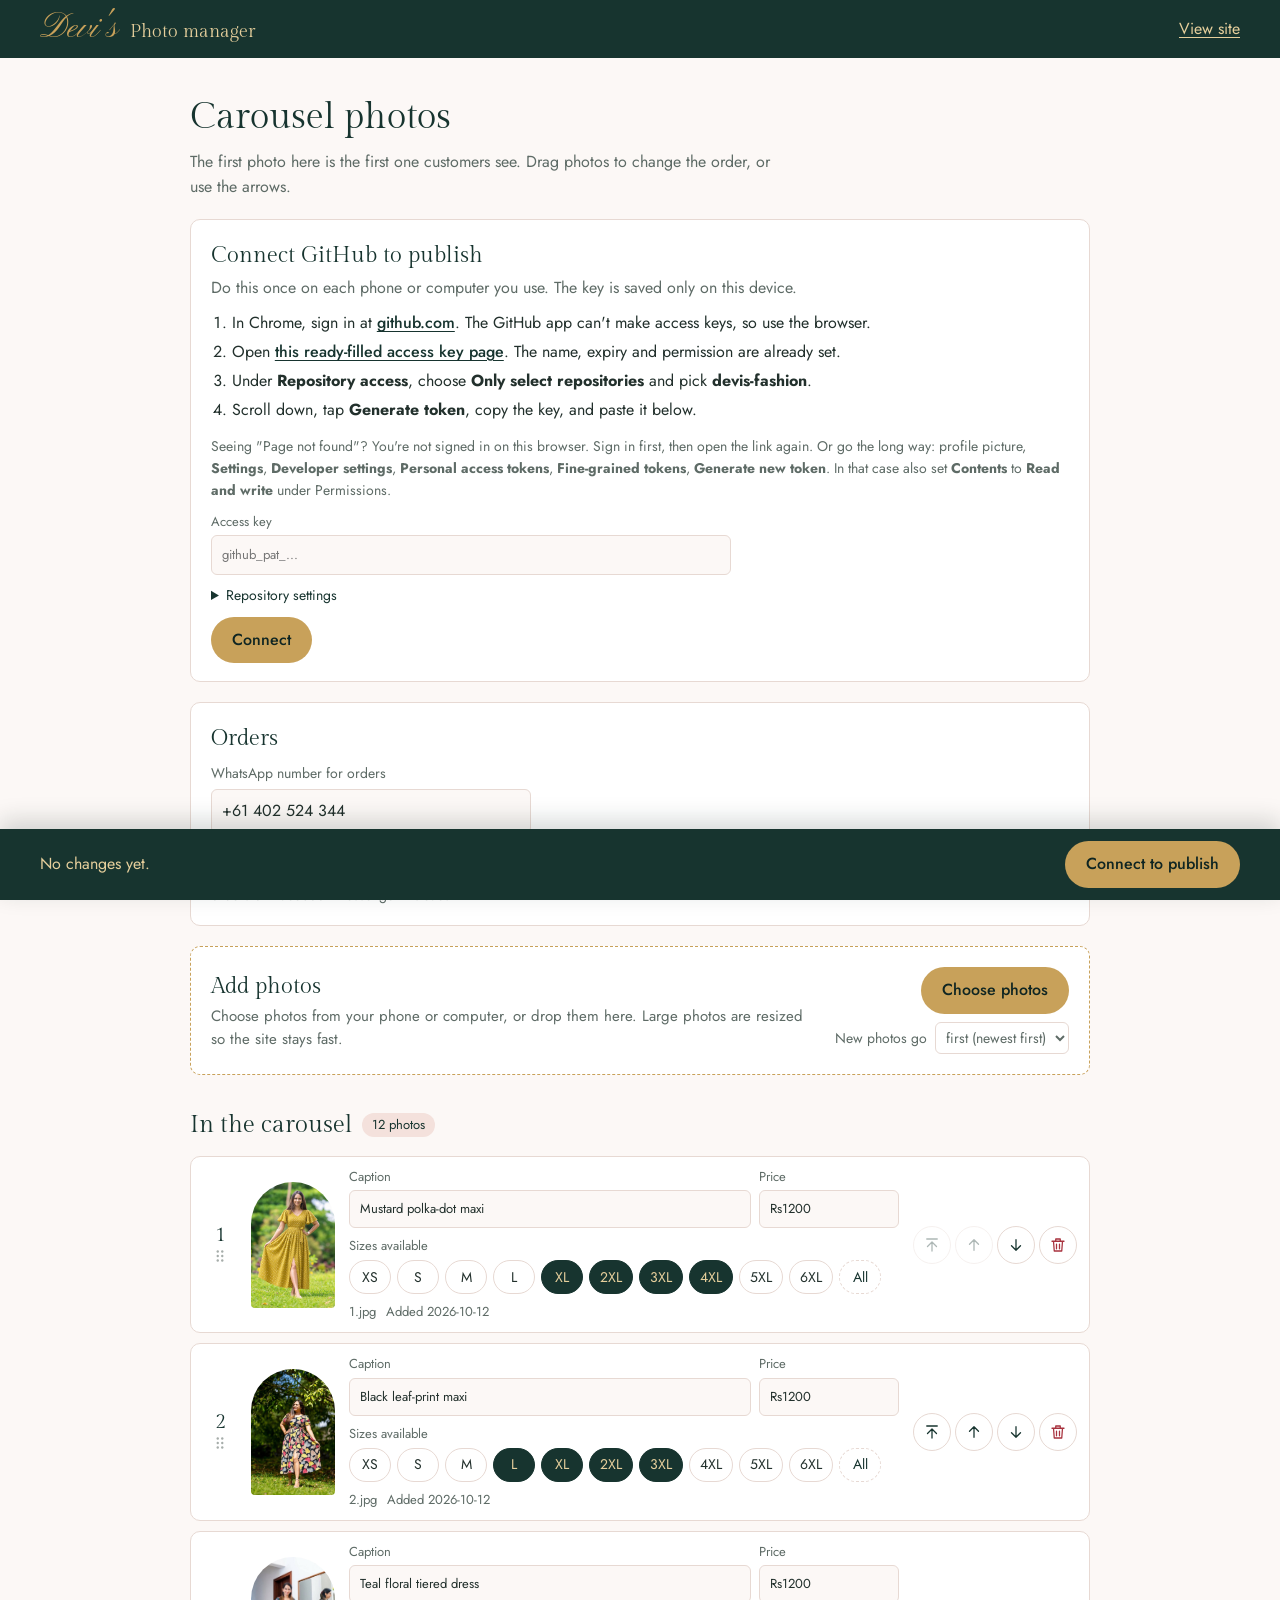
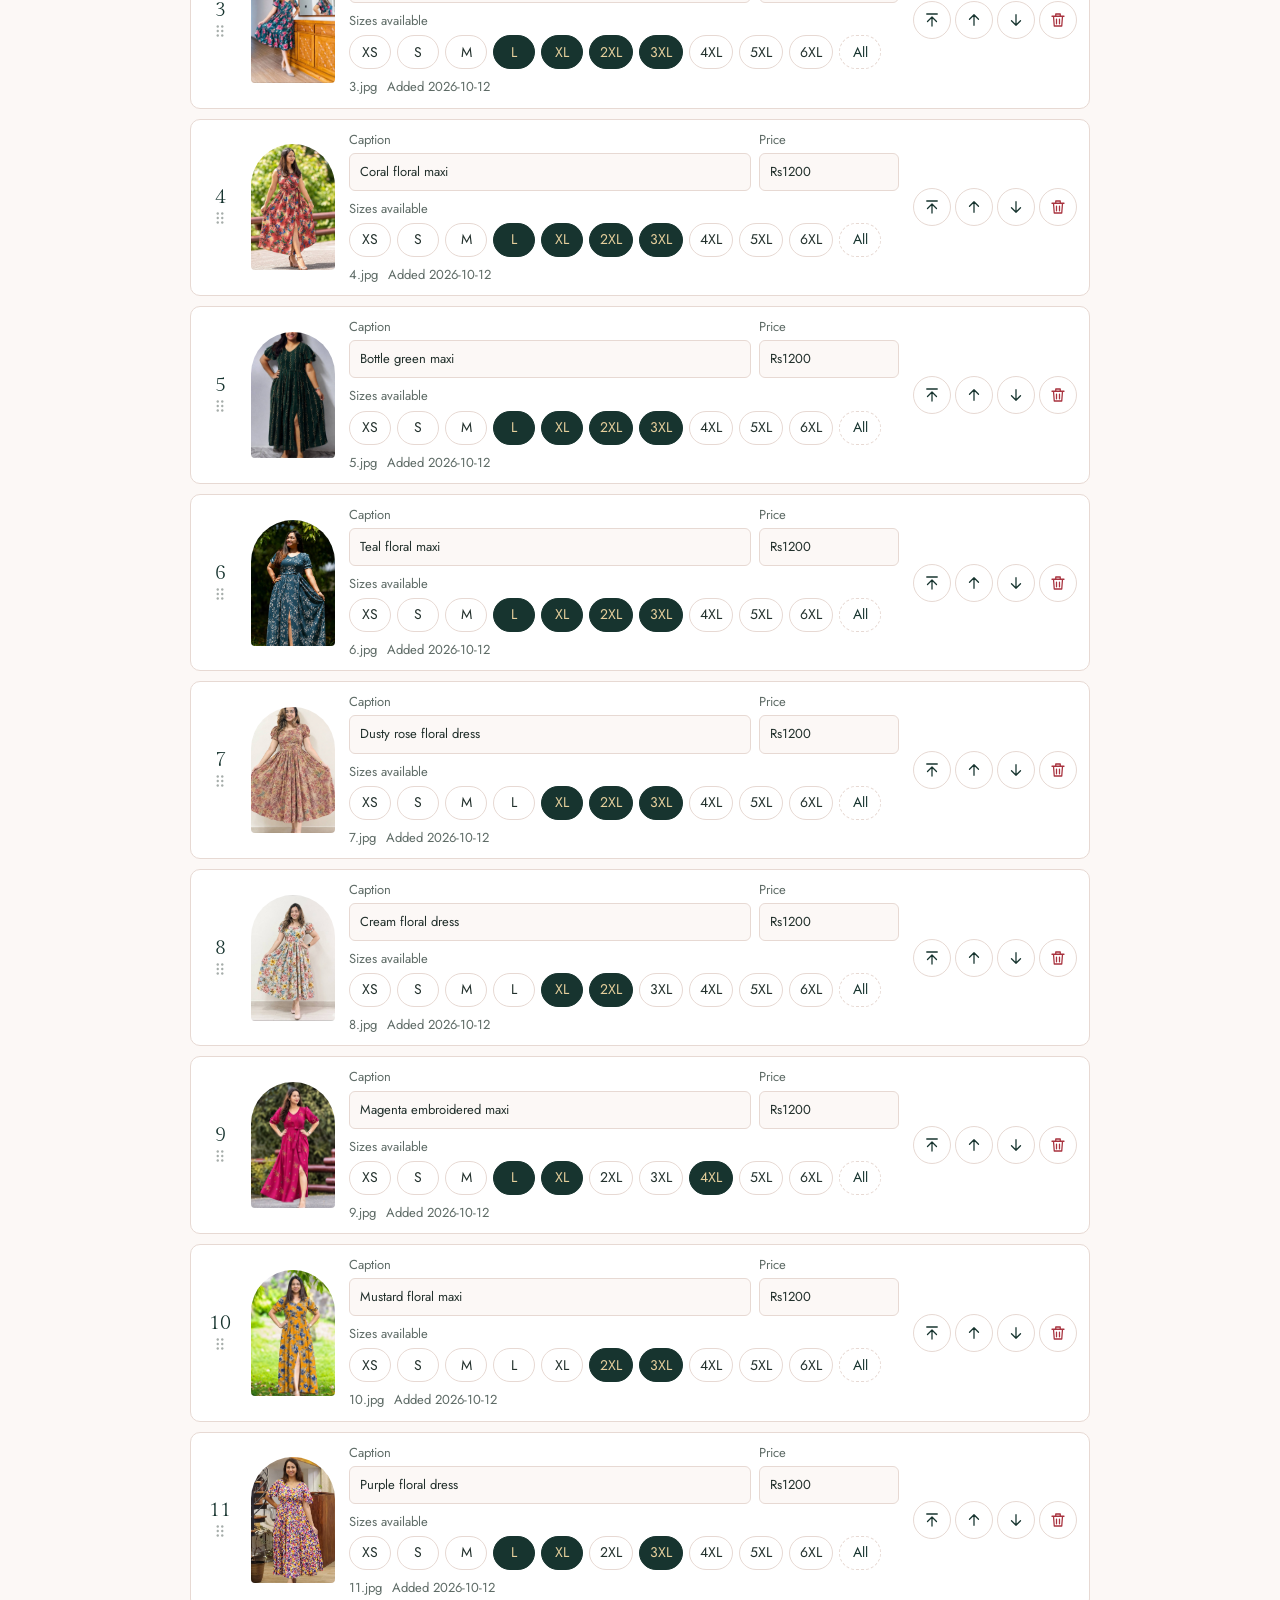
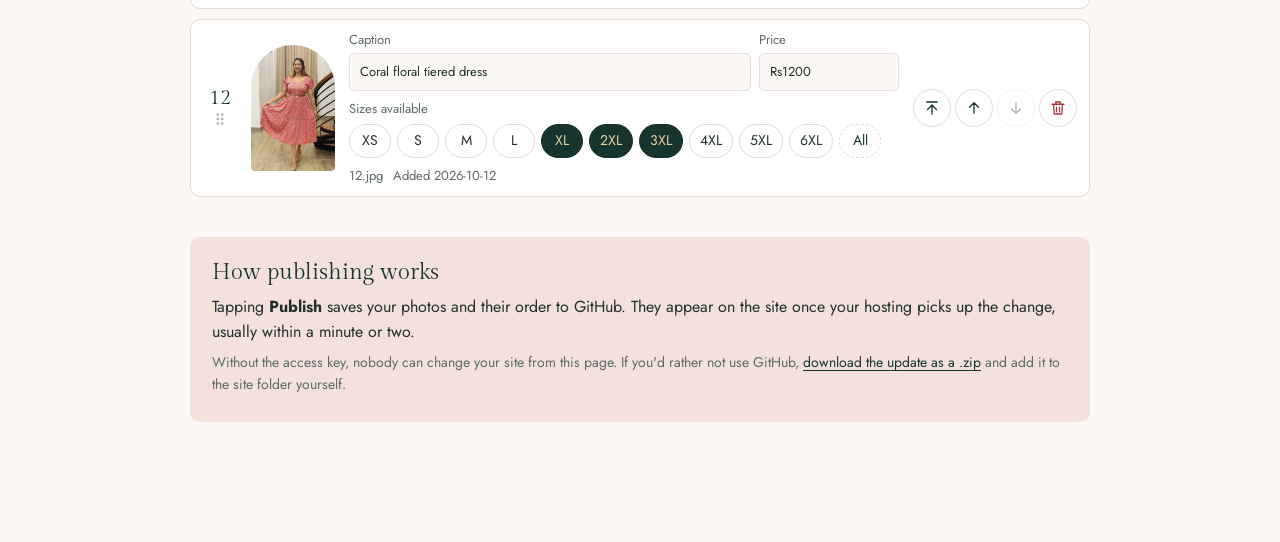
==== commit 78c36b53: "Order on WhatsApp, all sizes by default, tidy carousel links - Order button opens WhatsApp with the " ====
--- a/admin.html
+++ b/admin.html
@@ -64,6 +64,15 @@
       </div>
     </section>
 
+    <section class="orders" aria-labelledby="orders-title">
+      <h2 id="orders-title">Orders</h2>
+      <label class="orders-field">WhatsApp number for orders
+        <input type="tel" data-whatsapp inputmode="tel" autocomplete="off" placeholder="e.g. +230 5123 4567">
+      </label>
+      <p class="orders-help">Include the country code. When a customer taps <strong>Order on WhatsApp</strong>, a chat opens with this number and their order already typed in. Leave it empty to take orders on Facebook Messenger instead.</p>
+      <p class="orders-help is-error" data-whatsapp-msg hidden></p>
+    </section>
+
     <section class="add" data-drop>
       <div class="add-copy">
         <h2>Add photos</h2>
--- a/assets/admin.css
+++ b/assets/admin.css
@@ -151,3 +151,25 @@
 .howto p { margin: 0 0 8px; }
 .howto .link-btn { font: inherit; }
 .gh-help { margin: 0 0 14px; font-size: 14px; color: var(--muted); }
+
+/* ---------- Sizes ---------- */
+.sizes-edit { grid-column: 1 / -1; display: flex; flex-direction: column; gap: 4px; }
+.sizes-label { font-size: 13px; color: var(--muted); }
+.size-chips { display: flex; flex-wrap: wrap; gap: 6px; }
+.size-chip, .size-all {
+  min-width: 42px; height: 34px; padding: 0 10px;
+  border-radius: 999px; border: 1px solid var(--line); background: #fff;
+  font-size: 14px; cursor: pointer; color: var(--ink);
+}
+.size-chip:hover { border-color: var(--gold); }
+.size-chip[aria-pressed="true"] { background: var(--green); border-color: var(--green); color: var(--gold-soft); }
+.size-all { border-style: dashed; color: var(--green); }
+.sizes-none { font-size: 13px; color: var(--muted); font-style: italic; }
+
+/* ---------- Orders setting ---------- */
+.orders { background: #fff; border: 1px solid var(--line); border-radius: 10px; padding: 18px 20px; margin-bottom: 20px; }
+.orders h2 { font-size: 22px; margin: 0 0 8px; }
+.orders-field { display: flex; flex-direction: column; font-size: 14px; color: var(--muted); max-width: 320px; }
+.orders-field input { margin-top: 4px; padding: 9px 10px; border: 1px solid var(--line); border-radius: 6px; background: var(--paper); color: var(--ink); font-size: 16px; }
+.orders-field input:focus { border-color: var(--gold); background: #fff; outline: none; }
+.orders-help { margin: 8px 0 0; font-size: 14px; color: var(--muted); max-width: 60ch; }
